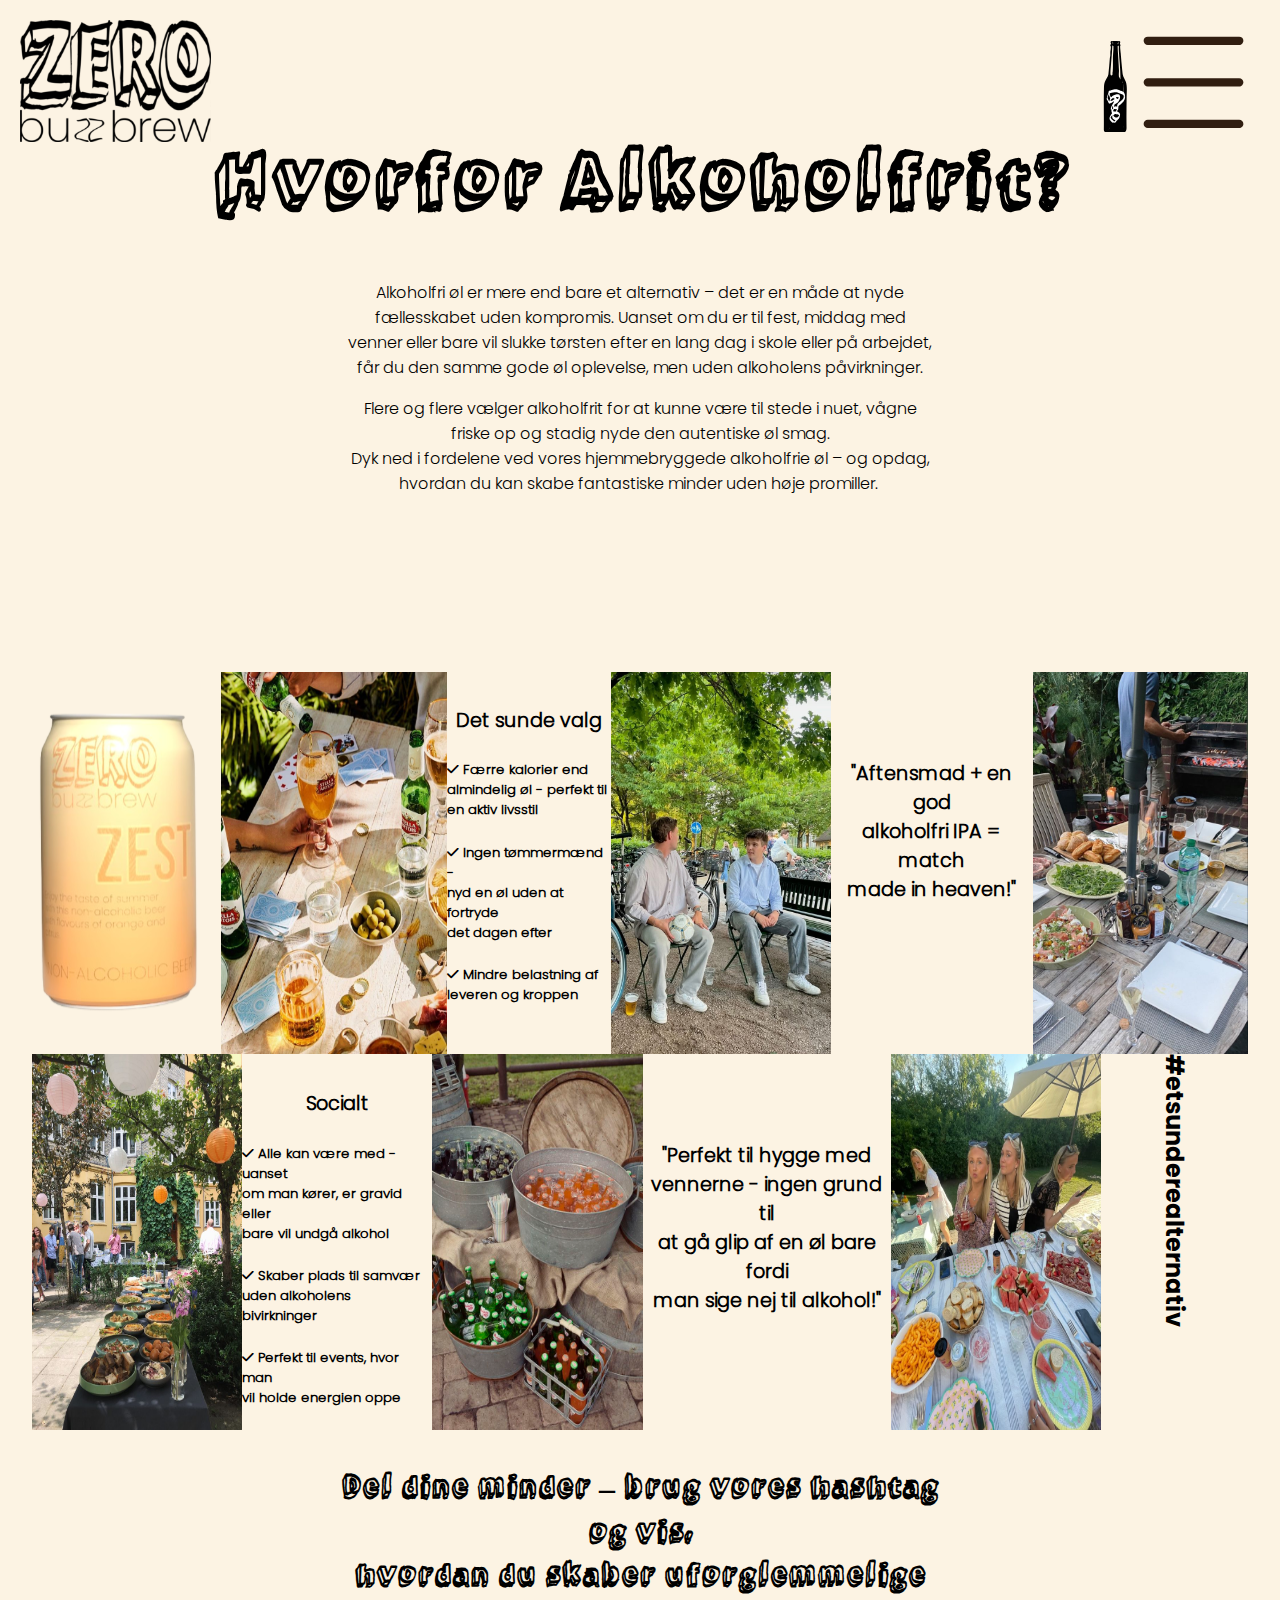
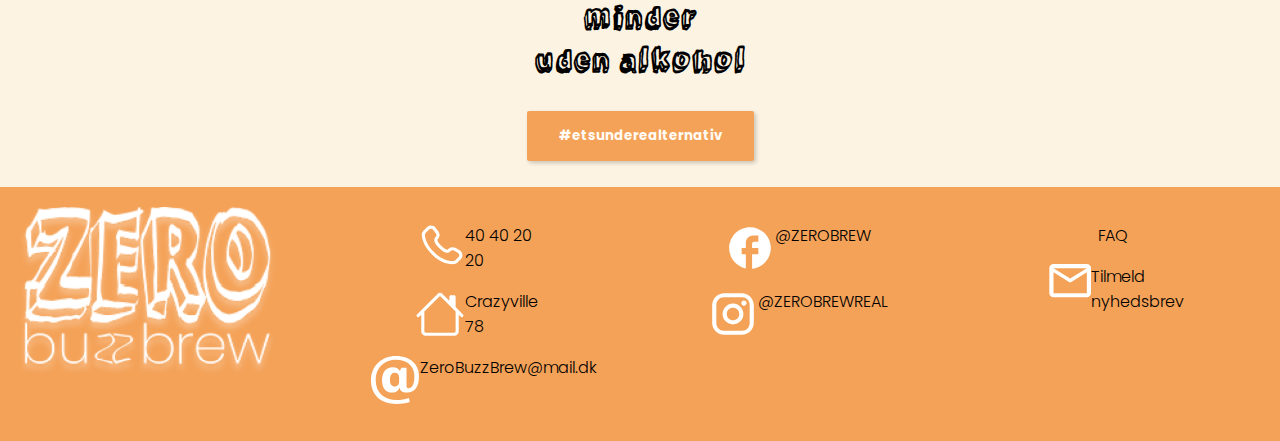
==== hvorfor.html @ 44545bf5 "upload 03-03-25" ====
<!DOCTYPE html>
<html lang="en">
  <head>
    <meta charset="UTF-8" />
    <meta name="viewport" content="width=device-width, initial-scale=1.0" />

    <title>Zero Buzz Brew | Hvorfor alkoholfrit?</title>

    <!--Global stylesheet-->
    <link rel="stylesheet" href="css/global.css" />

    <!--Header stylesheet-->
    <link rel="stylesheet" href="css/header.css" />

    <!--Footer stylesheet-->
    <link rel="stylesheet" href="css/footer.css" />

    <!--Local stylesheet-->
    <link rel="stylesheet" href="css/hvorfor.css" />

    <!--Font Awesome-->
    <link
      rel="stylesheet"
      href="https://cdnjs.cloudflare.com/ajax/libs/font-awesome/6.6.0/css/all.min.css"
    />
  </head>

  <body>
    <!--Header-->
    <header>
      <a href="index.html" class="logo"
        ><img
          src="images/header/logo_zbb_black.svg"
          alt="Zero Buzz Brew logo i sort"
      /></a>

      <!--Checkboxes-->
      <input type="checkbox" name="search-bar" id="search-bar" />
      <input type="checkbox" id="menu-bar" />

      <!--Container for menu-icons-->
      <div class="funktioner_header">
        <label for="search-bar">
          <img src="images/header/icon_searchBeer.svg" alt="ikon: search" />
        </label>

        <label for="menu-bar"
          ><img src="images/header/icon_burgermenu.svg" alt="ikon: bugermenu"
        /></label>
      </div>

      <!--Searchbar-->
      <search class="searchbar">
        <h2>Find your beer</h2>
        <form action="#kontakt" method="get">
          <input
            class="form_text"
            id="search"
            name="search"
            type="text"
            placeholder="Indtast section ID..."
          />
          <input class="button_submit" type="submit" />
        </form>
      </search>

      <!--Navbar-->
      <nav class="navbar">
        <ul>
          <li><a href="/webshop.html">Webshop</a></li>
          <li><a href="/hvorfor.html">Hvorfor alkoholfri?</a></li>
          <li><a href="#">Anbefalinger</a></li>
          <li><a href="#">Om os</a></li>
        </ul>
      </nav>
    </header>

    <!--Main-->
    <main>
      <!--Info om alkoholfri øl-->
      <h1>Hvorfor Alkoholfrit?</h1>

      <p>
        Alkoholfri øl er mere end bare et alternativ – det er en måde at nyde
        fællesskabet uden kompromis. Uanset om du er til fest, middag med venner
        eller bare vil slukke tørsten efter en lang dag i skole eller på
        arbejdet, får du den samme gode øl oplevelse, men uden alkoholens
        påvirkninger.
      </p>

      <p>
        Flere og flere vælger alkoholfrit for at kunne være til stede i nuet,
        vågne friske op og stadig nyde den autentiske øl smag. <br />
        Dyk ned i fordelene ved vores hjemmebryggede alkoholfrie øl – og opdag,
        hvordan du kan skabe fantastiske minder uden høje promiller. 
      </p>

      <!--Billedcollage + info om alkoholfri øl-->
      <section class="container">
        <div class="flexbox1">
          <img
            class="zest"
            src="images/hvorfor/collageBilleder/beer2_zest.svg"
            alt="Zest"
          />
          <img
            class="spil"
            src="images/hvorfor/collageBilleder/spil.jpg"
            alt="spil"
          />
          <div class="text_container">
            <h4>Det sunde valg</h4>
            <h5>
              <i class="fa-solid fa-check"></i>
              <!--Checkmark-->
              Færre kalorier end <br />
              almindelig øl - perfekt til <br />
              en aktiv livsstil
            </h5>
            <h5>
              <i class="fa-solid fa-check"></i>
              <!--Checkmark-->
              Ingen tømmermænd - <br />
              nyd en øl uden at fortryde <br />
              det dagen efter
            </h5>
            <h5>
              <i class="fa-solid fa-check"></i>
              <!--Checkmark-->
              Mindre belastning af <br />
              leveren og kroppen
            </h5>
          </div>
          <img
            class="oelbowling"
            src="images/hvorfor/collageBilleder/oelbowling.jpg"
            alt="ølbowling"
          />
          <h4>
            "Aftensmad + en god <br />
            alkoholfri IPA = match <br />
            made in heaven!"
          </h4>
          <img
            class="grill"
            src="images/hvorfor/collageBilleder/grill.jpg"
            alt="grill"
          />
        </div>

        <div class="flexbox2">
          <img
            class="sommerfest"
            src="images/hvorfor/collageBilleder/sommerfest.jpg"
            alt="sommerfest"
          />
          <div class="text_container">
            <h4>Socialt</h4>
            <h5>
              <i class="fa-solid fa-check"></i>
              <!--Checkmark-->
              Alle kan være med - uanset <br />
              om man kører, er gravid eller <br />
              bare vil undgå alkohol
            </h5>
            <h5>
              <i class="fa-solid fa-check"></i>
              <!--Checkmark-->
              Skaber plads til samvær <br />
              uden alkoholens <br />
              bivirkninger
            </h5>
            <h5>
              <i class="fa-solid fa-check"></i>
              <!--Checkmark-->
              Perfekt til events, hvor man <br />
              vil holde energien oppe
            </h5>
          </div>
          <img
            class="oelfest"
            src="images/hvorfor/collageBilleder/oelfest.jpg"
            alt="oelfest"
          />
          <h4>
            "Perfekt til hygge med<br />
            vennerne - ingen grund til<br />
            at gå glip af en øl bare fordi <br />
            man sige nej til alkohol!"
          </h4>
          <img
            class="pigeaften"
            src="images/hvorfor/collageBilleder/pigeaften.jpg"
            alt="pigeaften"
          />

          <h6>#etsunderealternativ</h6>
        </div>
      </section>
      <!--Del dine minder-knap-->
      <h3>
        Del dine minder – brug vores hashtag og vis, <br />
        hvordan du skaber uforglemmelige minder <br />
        uden alkohol
      </h3>

      <!--Knap med hashtag-->
      <div class="button_container">
        <button class="button">#etsunderealternativ</button>
      </div>
    </main>

    <!--Footer-->
    <footer>
      <section class="footer">
        <div class="footer-col logo">
          <img src="images/footer/logo_zbb_white.svg" alt="logo" />
        </div>

        <div class="footer-col oplysninger">
          <p>
            <img
              src="images/footer/icon_phone.svg"
              alt="mobil"
              class="ikon"
            />40 40 20 20
          </p>
          <p>
            <img
              src="images/footer/icon_house.svg"
              alt="hus"
              class="ikon"
            />Crazyville 78
          </p>
          <p>
            <img
              src="images/footer/icon_email.svg"
              alt="email"
              class="ikon"
            />ZeroBuzzBrew@mail.dk
          </p>
        </div>

        <div class="footer-col some">
          <p>
            <img
              src="images/footer/icon_facebook.svg"
              alt="facebook"
              class="ikon"
            />@ZEROBREW
          </p>
          <p>
            <img
              src="images/footer/icon_instagram.svg"
              alt="instagram"
              class="ikon"
            />@ZEROBREWREAL
          </p>
        </div>

        <div class="footer-col nyhedsbrev">
          <p>FAQ</p>
          <p>
            <img
              src="images/footer/icon_nyhedsbrev.svg"
              alt="nyhedsbrev"
              class="ikon"
            />Tilmeld nyhedsbrev
          </p>
        </div>
      </section>
    </footer>
  </body>
</html>
---- css/global.css ----
/*Color Variables*/

:root{
    --textBlack: #000;
    --backgroundBeige: #FCF3E3;
    --boxWhite:#FFFBF4;
    --footerOrange: #F4A258;
}

/*Fonts*/
@font-face {
    font-family: "brewski";
    src: url(/fonts/brewski/Brewski.ttf);
}

@font-face{
    font-family: "poppins_thin";
    src: url(/fonts/poppins/Poppins-Light.ttf);
}

@font-face {
    font-family: "poppins_bold";
    src: url(/fonts/poppins/Poppins-Bold.ttf);
}

h1{
    font-family: "brewski";
    color: var(--textWhite);
    font-size: 5rem;
}

h2{
    font-family: "poppins_thin";
    font-size: 3rem;
}

h3{
    font-family:"brewski";
    font-size: 2rem;
}

h4{
    font-family: "poppins_thin";
    font-size: 1.5rem;
}

h5{
    font-family: "poppins_thin";
    font-size: 1.3 rem;
}

h6{
    font-family: "poppins_bold";
    font-size: 1.5rem;
}

p{
    font-family: "poppins_thin";
    font-size: 1rem;
}

/*Background*/
body{
    width: 100%;
    background-color: var(--backgroundBeige);
    margin: 0;
    scroll-behavior: smooth;
}
main{
    width: 100%;
    margin: 0;
}

section{
    box-sizing: border-box;
    margin-left: 2rem;
    margin-right: 2rem;
    padding-top: 10rem;
    overflow: hidden;
    
}

/*Links*/
a{
    text-decoration: none;
    color: ;
}

a:hover{
    transform: scale(1.1);
    transition: ease-in 0.1s;
}
---- css/header.css ----
/*Color Variables*/

:root{
    --textBlack: #000;
    --backgroundBeige: #FCF3E3;
    --boxWhite:#FFFBF4;
    --footerOrange: #F4A258;
}

/*Fonts*/
@font-face {
    font-family: "brewski";
    src: url(/fonts/brewski/Brewski.ttf);
}

@font-face{
    font-family: "poppins_thin";
    src: url(/fonts/poppins/Poppins-Light.ttf);
}

@font-face {
    font-family: "poppins_bold";
    src: url(/fonts/poppins/Poppins-Bold.ttf);
}

/*Header*/
header{
    width: 100%;
    height: auto;
    margin: 0;
    box-sizing: border-box;
    position: fixed;
    top: 0;
    left: 0;
    right: 0;
    display: flex;
    justify-content: space-between;
    align-content:center;
    z-index: 100;
    color: white;
    overflow: visible;
}

.funktioner_header{
    display: flex;
    justify-content: flex-end; /* Aligns content to the right */
    align-items: center; /* Centers content vertically */
    z-index: 101;
}

header img{
    cursor: pointer;
}

/*Searchbar*/
    /*Styling af menupunkter*/
    .searchbar ul{
        list-style: none;
    }
    /*Ændring af flex*/
    .searchbar{
        position: relative;
        float: left;
        text-align: center;
    }

    .searchbar h2{
        font-size: 40px;
    }
    /*Styling af links*/
    .searchbar a{
        text-decoration: none;
        text-align: center;
        font-size: 40px;
        padding: 18px;
        color: #ffffff;
        display: block;
        font-family: 'title_rockstar';

    }
    .searchbar form{
        text-decoration: none;
        text-align: center;
        font-size: 40px;
        padding: 18px;
        color: #ffffff;
        display: block;
        font-family: 'title_rockstar';
        transform: scale(1.5);
    }

    #search-bar {
        display: none;
    }
    #search-bar:checked ~ .searchbar {
        display: block;
    }
    /*Fjernelse af dropdown menu ved click*/
    #close-menu {
        display: none;
    }



    @media(max-width:8800px){
    
        header .searchbar{
            position: absolute;
            top: 100%;
            left:0;
            right:0;
            background: var(--backgroundBeige);
            display: none;
            width: 100vw;
            height: 100vh;
        }

        header .searchbar ul li {
            width: 100%;
        }

        header .searchbar ul li ul {
            position: relative;
            width: 100%;
        }

        header .searchbar ul li ul li {
            background: #fafafa;
        }

        header .searchbar ul li ul li ul {
            width: 100%;
            left:0;
        }

        #search-bar:checked ~ .searchbar {
            display: block;
        }

    }

/*Styling af submit button*/
    .button_submit{
        background-color: var(--textWhite);
        font-family: "title_rockstar";
        width: 6rem;
        height: 2rem;
    }
    .button_submit:hover{
        background-color: var(--radargul);
        cursor: pointer;
    }

/*Styling af searchbar-felt*/
    .form_text{
        width: 10rem;
        height: 2rem;
        font-family: "title_rockstar";
        letter-spacing: 1px;
        border: #000;
        border-radius: 1px;
        background-color: var(--textWhite);
        text-align: center;
    }

/*Navbar - dropdown menu*/
.navbar{
    margin-top:1rem;
    background-color: var(--backgroundBeige);
    z-index: 50; 
}
    /*Styling af menupunkter*/
    .navbar ul{
        list-style: none;
        margin-top: 8rem;
    }
    /*Ændring af flex*/
    .navbar ul li{
        position: relative;
        float: left;
    }
    /*Styling af links*/
    .navbar ul li a{
        text-decoration: none;
        text-align: center;
        font-size: 5rem;
        padding: 18px;
        color: #000000;
        display: block;
        font-family: 'brewski';
    }

    #menu-bar {
        display: none;
    }

    #menu-bar:checked ~ .navbar {
        display: block;
    }
    /*Fjernelse af dropdown menu ved click*/
    #close-menu {
        display: none;
    }

    @media(max-width:8800px){


        header {
            padding: 20px;
        }
        
        

        header .navbar{
            position: absolute;
            top: 100%;
            left:0;
            right:0;
            background: var(--backgroundBeige);
            display: none;
            width: 100vw;
            height: 110vh;
            margin-top: -15rem;
        }

        header .navbar ul li {
            width: 100%;
        }

        header .navbar ul li ul {
            position: relative;
            width: 100%;
        }

        header .navbar ul li ul li {
            background: #fafafa;
        }

        header .navbar ul li ul li ul {
            width: 100%;
            left:0;
        }

        #menu-bar:checked ~ .navbar {
            display: block;
        }

    }
---- css/footer.css ----
/*Color Variables*/

:root{
    --textBlack: #000;
    --backgroundBeige: #FCF3E3;
    --boxWhite:#FFFBF4;
    --footerOrange: #F4A258;
}

/*Fonts*/
@font-face {
    font-family: "brewski";
    src: url(/fonts/brewski/Brewski.ttf);
}

@font-face{
    font-family: "poppins_thin";
    src: url(/fonts/poppins/Poppins-Light.ttf);
}

@font-face {
    font-family: "poppins_bold";
    src: url(/fonts/poppins/Poppins-Bold.ttf);
}

/*Section 1 - footer*/
.footer {
    width: 100vw;
    height: auto;
    display: grid;
    grid-template-columns: repeat(4, 1fr); /* Fire lige brede kolonner */
    gap: 20px; 
    background-color: #F4A258;
    padding: 20px;
    text-align: left;
    margin-left: 0px;
}

.footer-col p {
    text-align: left;
    align-items: left; /* Centrerer både ikon og tekst vertikalt */
}

.ikon {
    width: 50px;  
    height: 50px; 
    vertical-align: middle;
}

.footer-col logo {
    width: 50px;
}
---- css/hvorfor.css ----
/*Color Variables*/

:root{
    --textBlack: #000;
    --backgroundBeige: #FCF3E3;
    --boxWhite:#FFFBF4;
    --footerOrange: #F4A258;
}

/*Fonts*/
@font-face {
    font-family: "brewski";
    src: url(/fonts/brewski/Brewski.ttf);
}

@font-face{
    font-family: "poppins_thin";
    src: url(/fonts/poppins/Poppins-Light.ttf);
}

@font-face {
    font-family: "poppins_bold";
    src: url(/fonts/poppins/Poppins-Bold.ttf);
}

h1{
    display: flex;
    justify-content: center;
    padding-top: 5%;
}

h3{
    display: flex;
    justify-content: center;
    text-align: center;
    margin-left: 25%;
    margin-right: 25%;
}

h4{
    display: block;
    justify-content: center;
    text-align: center;
    padding-top: 5%;
    font-size: 1.2rem;
}

h5{
    display: block;
    justify-content: left;
}

p{
    display: flex;
    justify-content: center;
    text-align: center;
    margin-left: 27%;
    margin-right: 27%;
}

.container{
    display: block;
    justify-content: space-between;
    align-items: stretch;
}

.flexbox1{
    display: flex;
    justify-content: space-between;
    flex: 1;
}

.text_container{
    display: block;
    text-align: left;
}

.zest{
    width: 185px;
    height: auto;
    overflow: hidden;
    padding-right: 1%;
}

.spil{
    width: 236px;
    height: auto;
    overflow: hidden;
}

.oelbowling{
    width: 230px;
    height: auto;
    overflow: hidden;
}

.grill{
    width: 225px;
    height: auto;
    overflow: hidden;
}

.flexbox2{
    display: flex;
    justify-content: space-between;
    flex: 1;
}

.sommerfest{
    width: 225px;
    height: auto;
    overflow: hidden;
}

.oelfest{
    width: 225px;
    height: auto;
    overflow: hidden;
}

.pigeaften{
    width: 225px;
    height: auto;
    overflow: hidden;
}

h6{
    writing-mode: vertical-rl;
}

.button_container{
    display: flex;
    justify-content: center;
}

.button{
    font-family: "poppins_bold";
    color: var(--boxWhite);
    background-color: var(--footerOrange);
    border: none;
    margin-bottom: 2%;
    padding: 15px 32px;
    border-radius: 2px; /*afrundede kanter*/
    box-shadow: 2px 2px 4px rgba(0, 0, 0, 0.2); /* Skygge på knappen*/
    cursor: pointer;
}
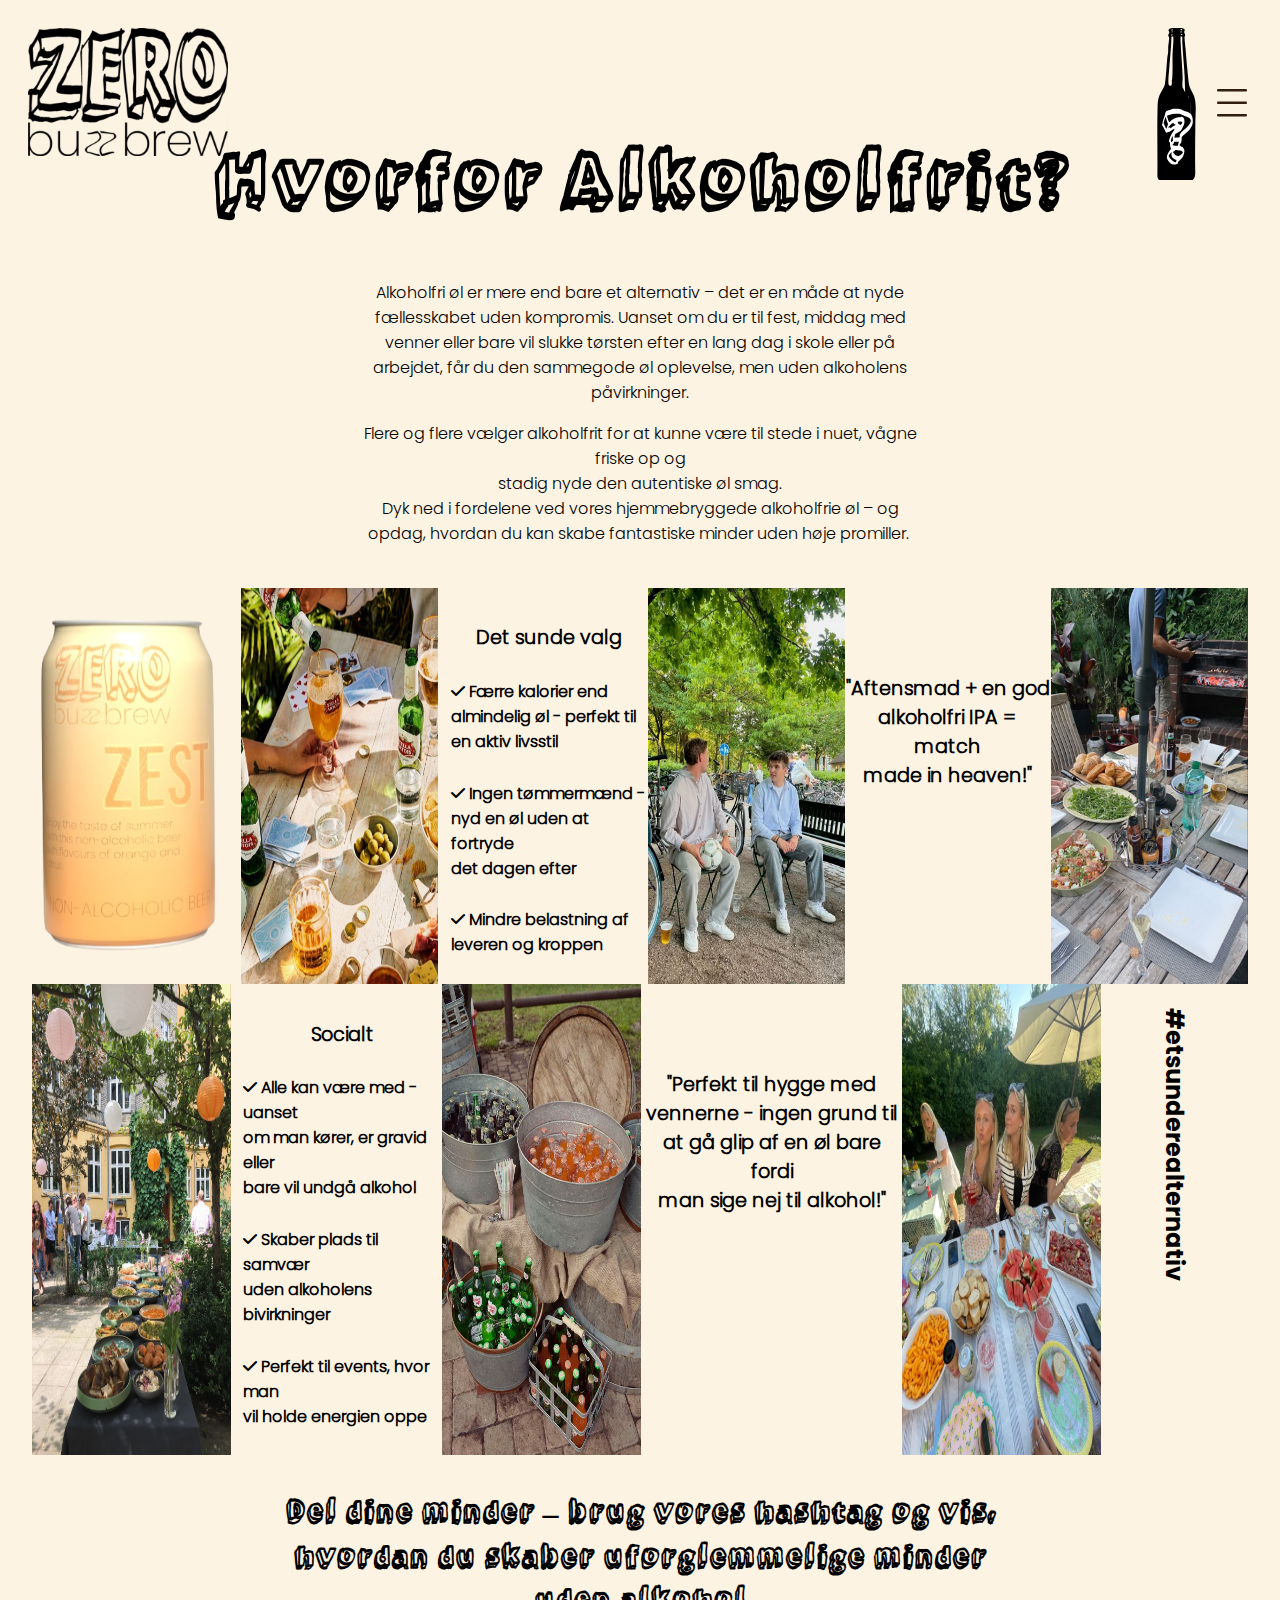
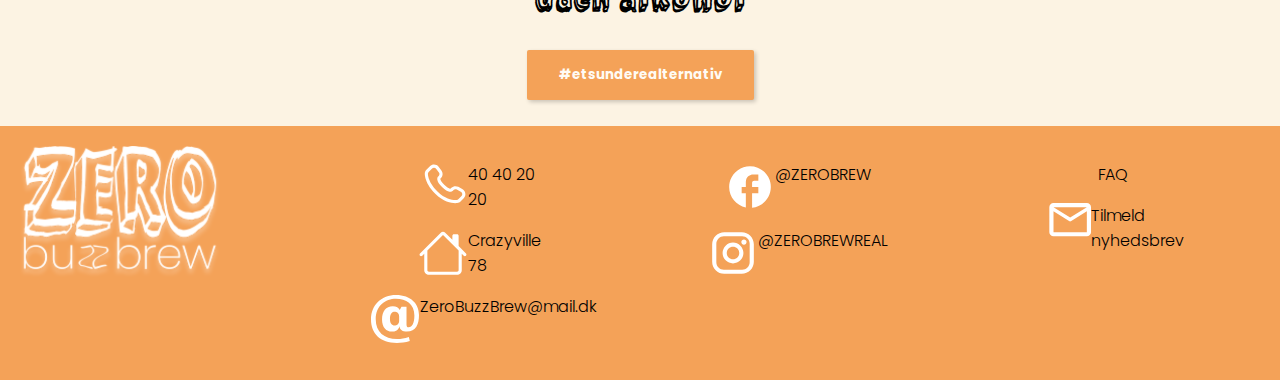
==== commit 2679746a: "upload 04-03-25" ====
--- a/hvorfor.html
+++ b/hvorfor.html
@@ -84,13 +84,14 @@
         Alkoholfri øl er mere end bare et alternativ – det er en måde at nyde
         fællesskabet uden kompromis. Uanset om du er til fest, middag med venner
         eller bare vil slukke tørsten efter en lang dag i skole eller på
-        arbejdet, får du den samme gode øl oplevelse, men uden alkoholens
+        arbejdet, får du den sammegode øl oplevelse, men uden alkoholens
         påvirkninger.
       </p>
 
       <p>
         Flere og flere vælger alkoholfrit for at kunne være til stede i nuet,
-        vågne friske op og stadig nyde den autentiske øl smag. <br />
+        vågne friske op og <br />
+        stadig nyde den autentiske øl smag. <br />
         Dyk ned i fordelene ved vores hjemmebryggede alkoholfrie øl – og opdag,
         hvordan du kan skabe fantastiske minder uden høje promiller. 
       </p>
--- a/css/header.css
+++ b/css/header.css
@@ -48,8 +48,22 @@
     z-index: 101;
 }
 
-header img{
+.funktioner_header img {
+    width: 40px; /* Mindre ikoner */
+    height: auto;
+}
+
+header img,
+.ol{
     cursor: pointer;
+    width: 70px;
+    height: auto;
+    margin: 8px;
+}
+
+.logo img{
+    width: 200px;
+    height: auto;
 }
 
 /*Searchbar*/
@@ -106,7 +120,6 @@
     
         header .searchbar{
             position: absolute;
-            top: 100%;
             left:0;
             right:0;
             background: var(--backgroundBeige);
@@ -117,6 +130,7 @@
 
         header .searchbar ul li {
             width: 100%;
+            
         }
 
         header .searchbar ul li ul {
@@ -172,7 +186,6 @@
     /*Styling af menupunkter*/
     .navbar ul{
         list-style: none;
-        margin-top: 8rem;
     }
     /*Ændring af flex*/
     .navbar ul li{
--- a/css/hvorfor.css
+++ b/css/hvorfor.css
@@ -1,5 +1,4 @@
 /*Color Variables*/
-
 :root{
     --textBlack: #000;
     --backgroundBeige: #FCF3E3;
@@ -33,8 +32,6 @@
     display: flex;
     justify-content: center;
     text-align: center;
-    margin-left: 25%;
-    margin-right: 25%;
 }
 
 h4{
@@ -50,18 +47,25 @@
     justify-content: left;
 }
 
+
+h6{
+    writing-mode: vertical-rl;
+    padding-top: 2%;
+}
+
 p{
     display: flex;
     justify-content: center;
     text-align: center;
-    margin-left: 27%;
-    margin-right: 27%;
+    margin-left: 28%;
+    margin-right: 28%;
 }
 
 .container{
     display: block;
     justify-content: space-between;
     align-items: stretch;
+    padding-top: 2%;
 }
 
 .flexbox1{
@@ -71,31 +75,45 @@
 }
 
 .text_container{
+    width: 16.6%;
     display: block;
+    justify-content: center;
     text-align: left;
+    padding-left: 1%;
 }
 
+/*ChatGPT: "hvordan får jeg en hover-effekt på de små fun-facts?" https://chatgpt.com/share/67c6c194-e3f4-8009-b834-a87a68c1a9dd*/
+.text_container h5 {
+    font-size: 16px; /* Standard størrelse */
+    transition: transform 0.3s ease, color 0.3s ease;
+  }
+  
+  .text_container h5:hover {
+    transform: scale(1.1); /* Gør teksten 10% større */
+    color: var(--footerOrange); /* Skift farven til en af dine variabler */
+  }
+
 .zest{
-    width: 185px;
+    width: 16.6%;
     height: auto;
     overflow: hidden;
     padding-right: 1%;
 }
 
 .spil{
-    width: 236px;
+    width: 16.6%;
     height: auto;
     overflow: hidden;
 }
 
 .oelbowling{
-    width: 230px;
+    width: 16.6%;
     height: auto;
     overflow: hidden;
 }
 
 .grill{
-    width: 225px;
+    width: 16.6%;
     height: auto;
     overflow: hidden;
 }
@@ -107,25 +125,21 @@
 }
 
 .sommerfest{
-    width: 225px;
+    width: 16.6%;
     height: auto;
     overflow: hidden;
 }
 
 .oelfest{
-    width: 225px;
+    width: 16.6%;
     height: auto;
     overflow: hidden;
 }
 
 .pigeaften{
-    width: 225px;
+    width: 16.6%;
     height: auto;
     overflow: hidden;
-}
-
-h6{
-    writing-mode: vertical-rl;
 }
 
 .button_container{
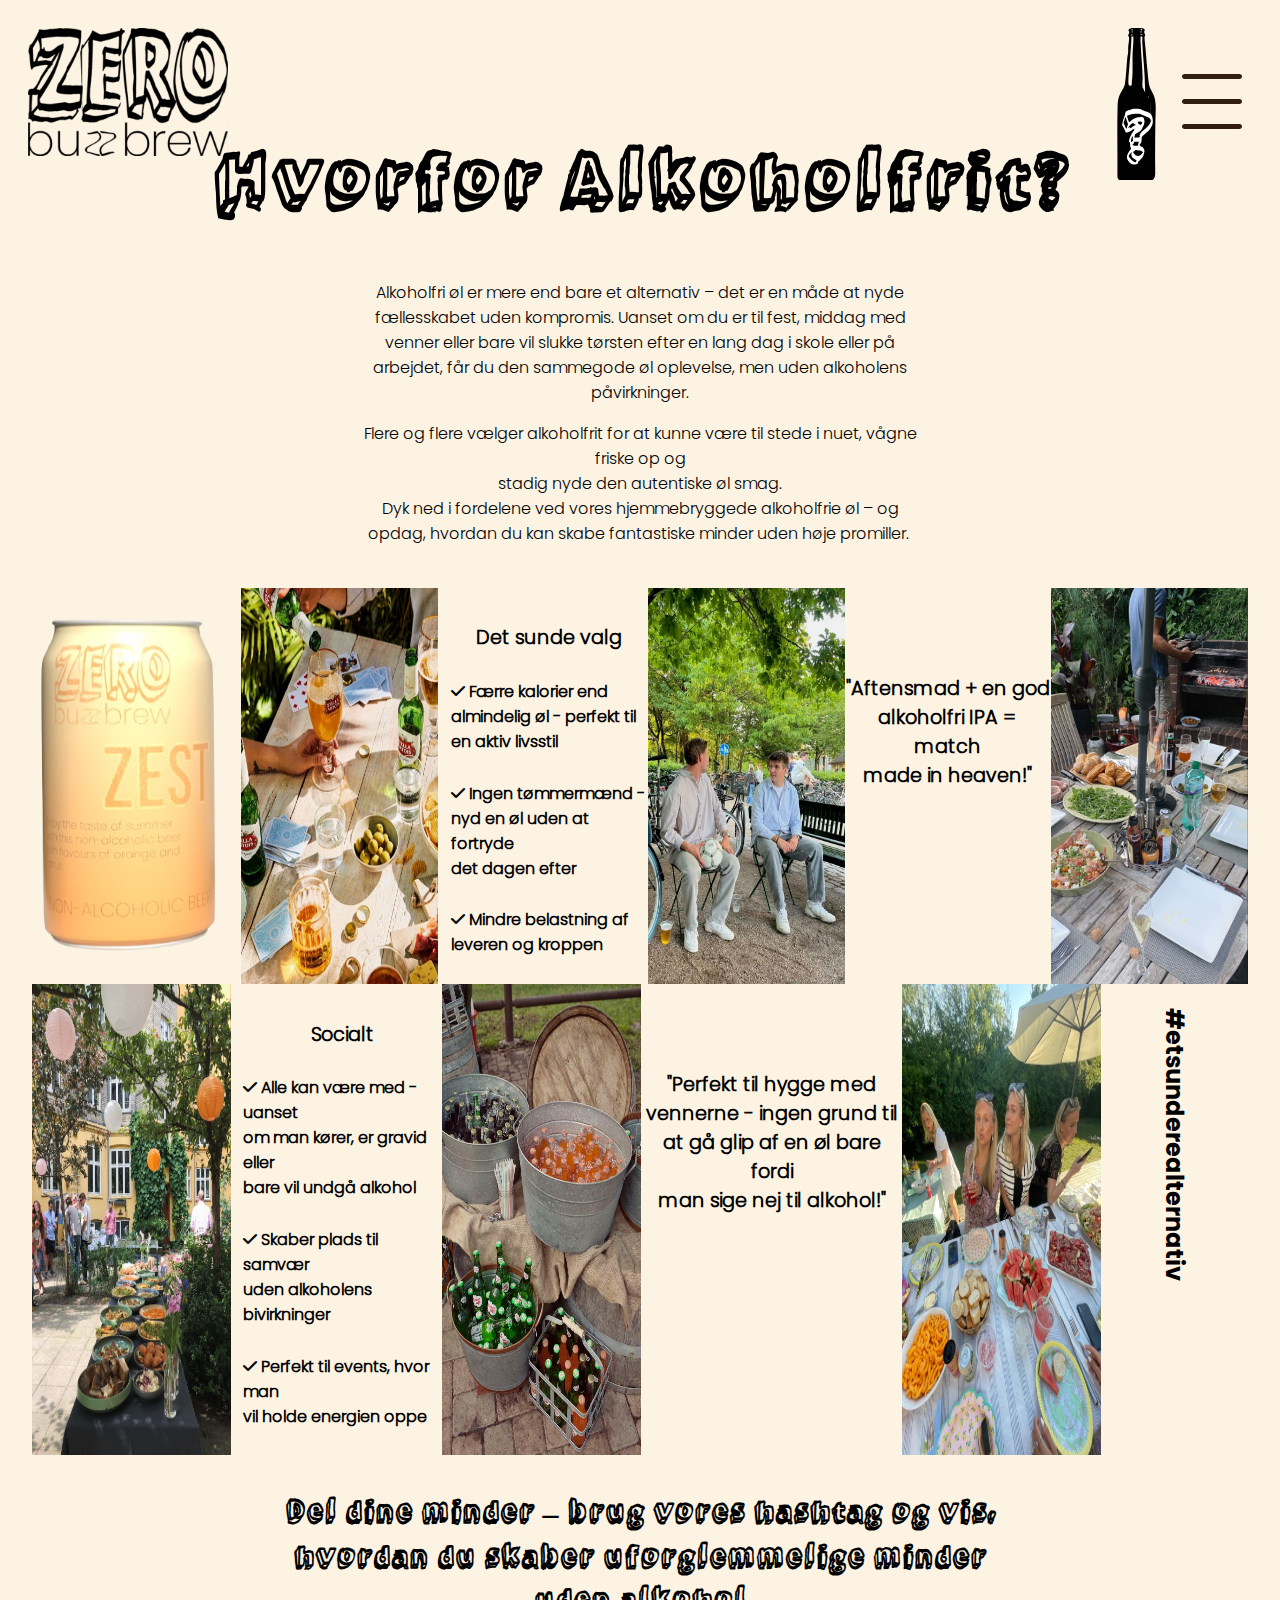
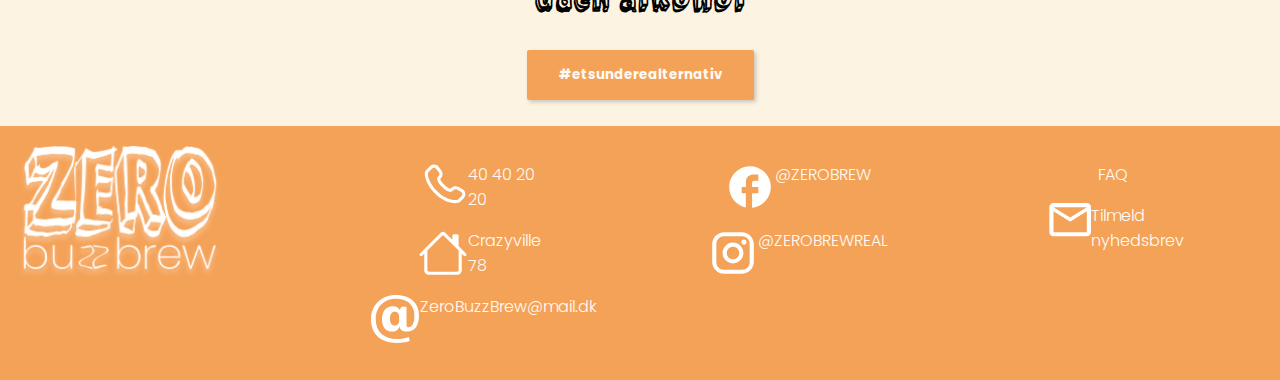
==== commit 00368a64: "." ====
--- a/hvorfor.html
+++ b/hvorfor.html
@@ -5,6 +5,13 @@
     <meta name="viewport" content="width=device-width, initial-scale=1.0" />
 
     <title>Zero Buzz Brew | Hvorfor alkoholfrit?</title>
+
+    <!--Logo i fane-->
+    <link
+      rel="icon"
+      type="image/x-icon"
+      href="/images/header/logo_zbb_black.svg"
+    />
 
     <!--Global stylesheet-->
     <link rel="stylesheet" href="css/global.css" />
--- a/css/header.css
+++ b/css/header.css
@@ -23,6 +23,9 @@
     src: url(/fonts/poppins/Poppins-Bold.ttf);
 }
 
+h2{
+    color: black;
+}
 /*Header*/
 header{
     width: 100%;
@@ -43,26 +46,30 @@
 
 .funktioner_header{
     display: flex;
-    justify-content: flex-end; /* Aligns content to the right */
-    align-items: center; /* Centers content vertically */
+    justify-content: flex-end; 
+    align-items: center; 
     z-index: 101;
 }
 
-.funktioner_header img {
-    width: 40px; /* Mindre ikoner */
-    height: auto;
-}
-
-header img,
-.ol{
+header img{
     cursor: pointer;
-    width: 70px;
-    height: auto;
     margin: 8px;
 }
 
 .logo img{
     width: 200px;
+    height: auto;
+}
+
+/* Ændrer størrelsen på menu-ikonet */
+label[for="menu-bar"] img {
+    width: 80px;
+    height: auto;
+}
+
+/* Ændrer størrelsen på search-ikonet */
+label[for="search-bar"] img {
+    width: 40px; 
     height: auto;
 }
 
--- a/css/footer.css
+++ b/css/footer.css
@@ -34,6 +34,7 @@
     padding: 20px;
     text-align: left;
     margin-left: 0px;
+    color: var(--boxWhite);
 }
 
 .footer-col p {
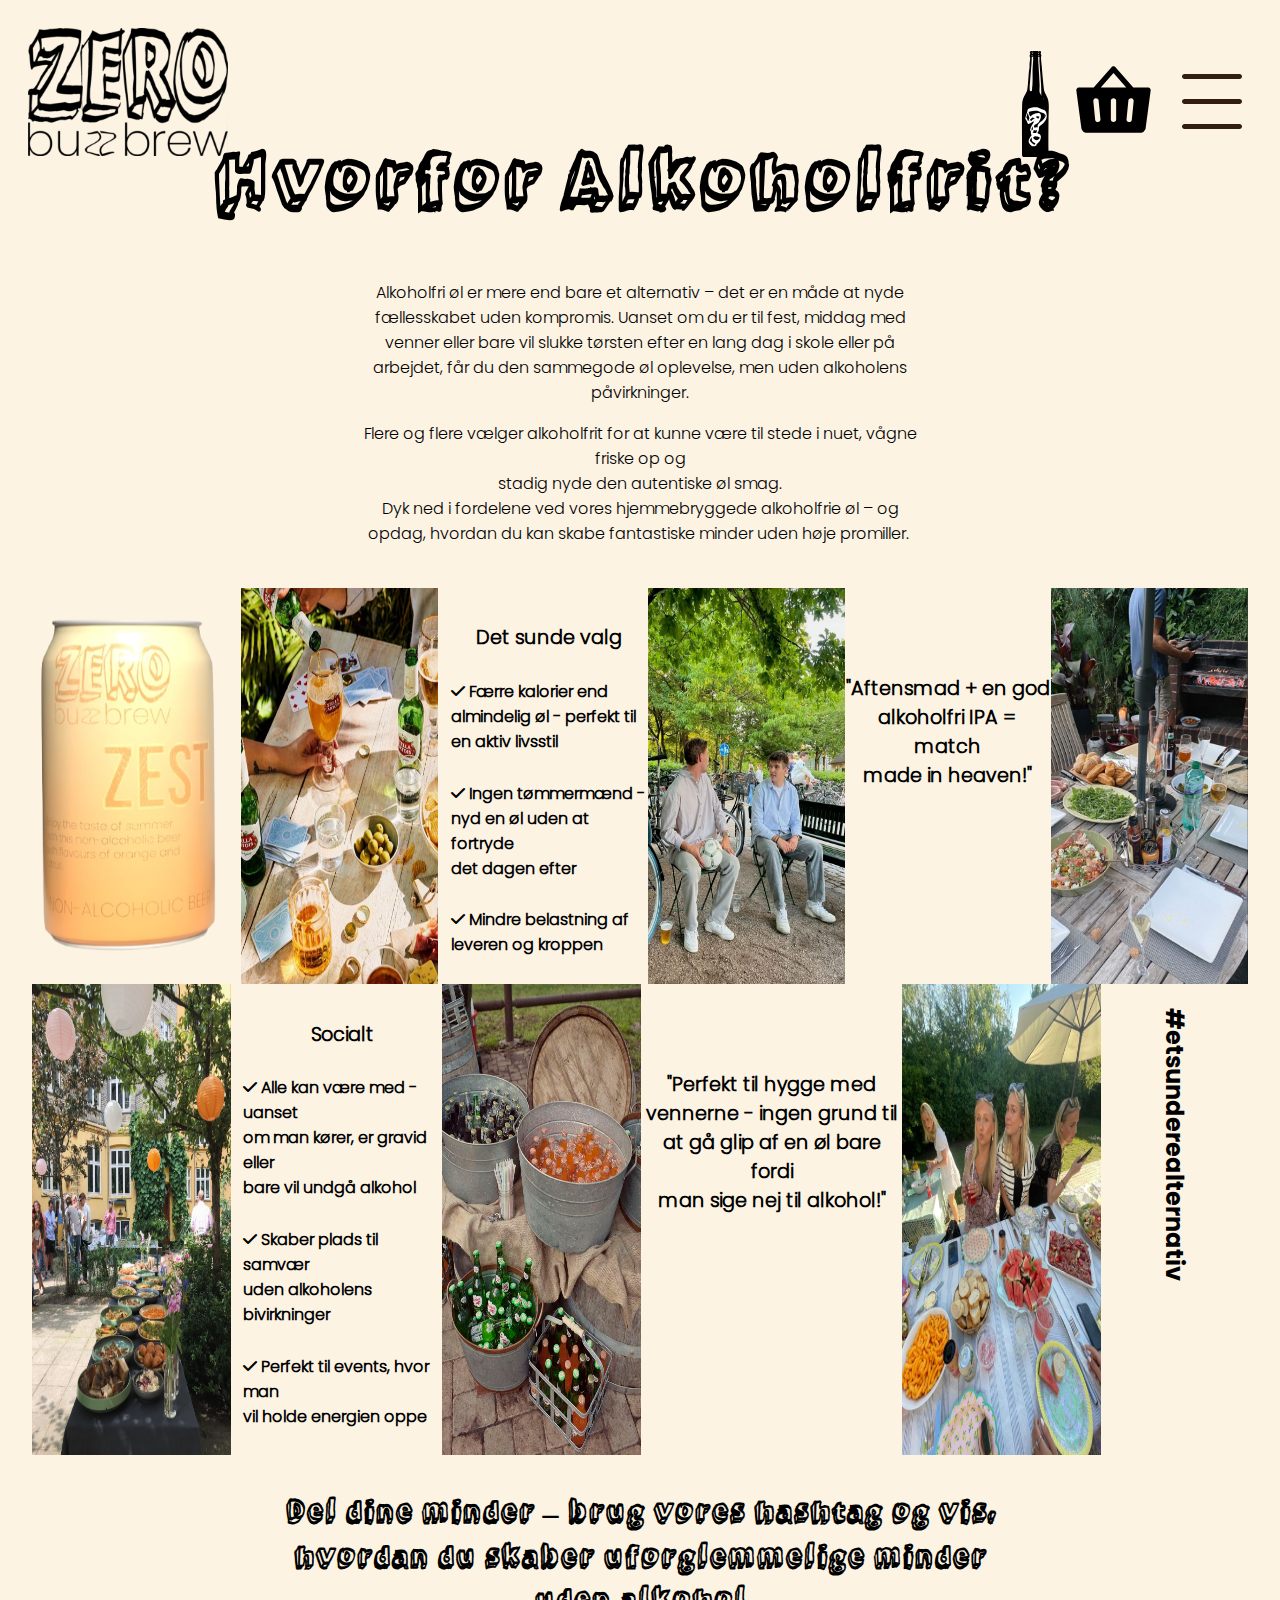
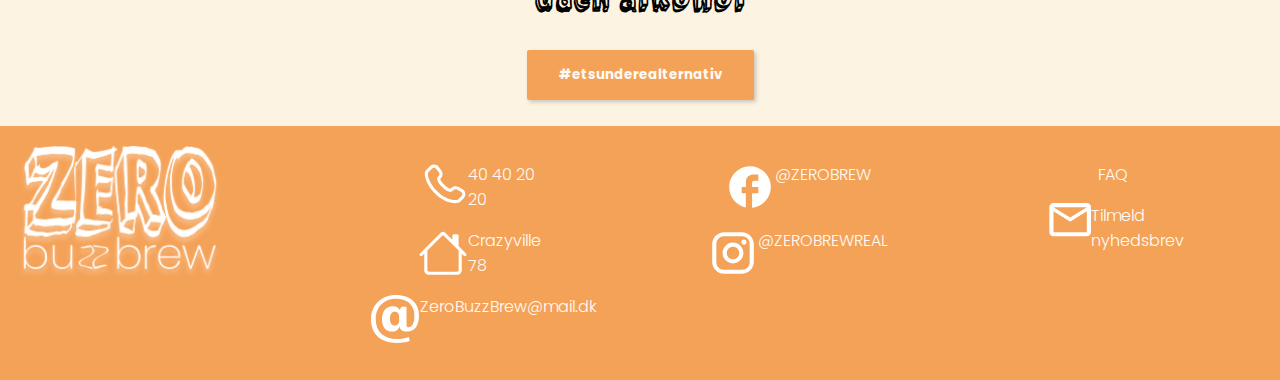
==== commit ed4e7da5: "færdig progammering" ====
--- a/hvorfor.html
+++ b/hvorfor.html
@@ -48,7 +48,19 @@
       <!--Container for menu-icons-->
       <div class="funktioner_header">
         <label for="search-bar">
-          <img src="images/header/icon_searchBeer.svg" alt="ikon: search" />
+          <img
+            id="search_icon"
+            src="images/header/icon_searchBeer.svg"
+            alt="ikon: search"
+          />
+        </label>
+
+        <label for="kurv">
+          <a href="kurv.html"
+            ><img
+              src="images/header/icon_regBasket.svg"
+              alt="knap: til indkøbskurv"
+          /></a>
         </label>
 
         <label for="menu-bar"
@@ -78,6 +90,7 @@
           <li><a href="/hvorfor.html">Hvorfor alkoholfri?</a></li>
           <li><a href="#">Anbefalinger</a></li>
           <li><a href="#">Om os</a></li>
+          <li><a href="index.html">Forside</a></li>
         </ul>
       </nav>
     </header>
--- a/css/header.css
+++ b/css/header.css
@@ -29,7 +29,6 @@
 /*Header*/
 header{
     width: 100%;
-    height: auto;
     margin: 0;
     box-sizing: border-box;
     position: fixed;
@@ -73,6 +72,9 @@
     height: auto;
 }
 
+
+/**/
+
 /*Searchbar*/
     /*Styling af menupunkter*/
     .searchbar ul{
@@ -83,10 +85,16 @@
         position: relative;
         float: left;
         text-align: center;
+        height: 200%;
+        width: auto;
+        margin-top: -1.25rem;
+        
     }
 
     .searchbar h2{
         font-size: 40px;
+        position: relative;
+        top: 15rem;
     }
     /*Styling af links*/
     .searchbar a{
@@ -108,6 +116,9 @@
         display: block;
         font-family: 'title_rockstar';
         transform: scale(1.5);
+        position: relative;
+        top: 15rem;
+
     }
 
     #search-bar {
@@ -120,7 +131,9 @@
     #close-menu {
         display: none;
     }
-
+#search_icon{
+    transform: scale(0.7);
+}
 
 
     @media(max-width:8800px){
@@ -163,12 +176,13 @@
 /*Styling af submit button*/
     .button_submit{
         background-color: var(--textWhite);
-        font-family: "title_rockstar";
+        font-family: "poppins_bold";
         width: 6rem;
         height: 2rem;
+
     }
     .button_submit:hover{
-        background-color: var(--radargul);
+        background-color: var(--footerOrange);
         cursor: pointer;
     }
 
@@ -176,12 +190,13 @@
     .form_text{
         width: 10rem;
         height: 2rem;
-        font-family: "title_rockstar";
+        font-family: "poppins_thin";
         letter-spacing: 1px;
         border: #000;
         border-radius: 1px;
-        background-color: var(--textWhite);
-        text-align: center;
+        background-color: var(--boxWhite);
+        text-align: center;
+
     }
 
 /*Navbar - dropdown menu*/
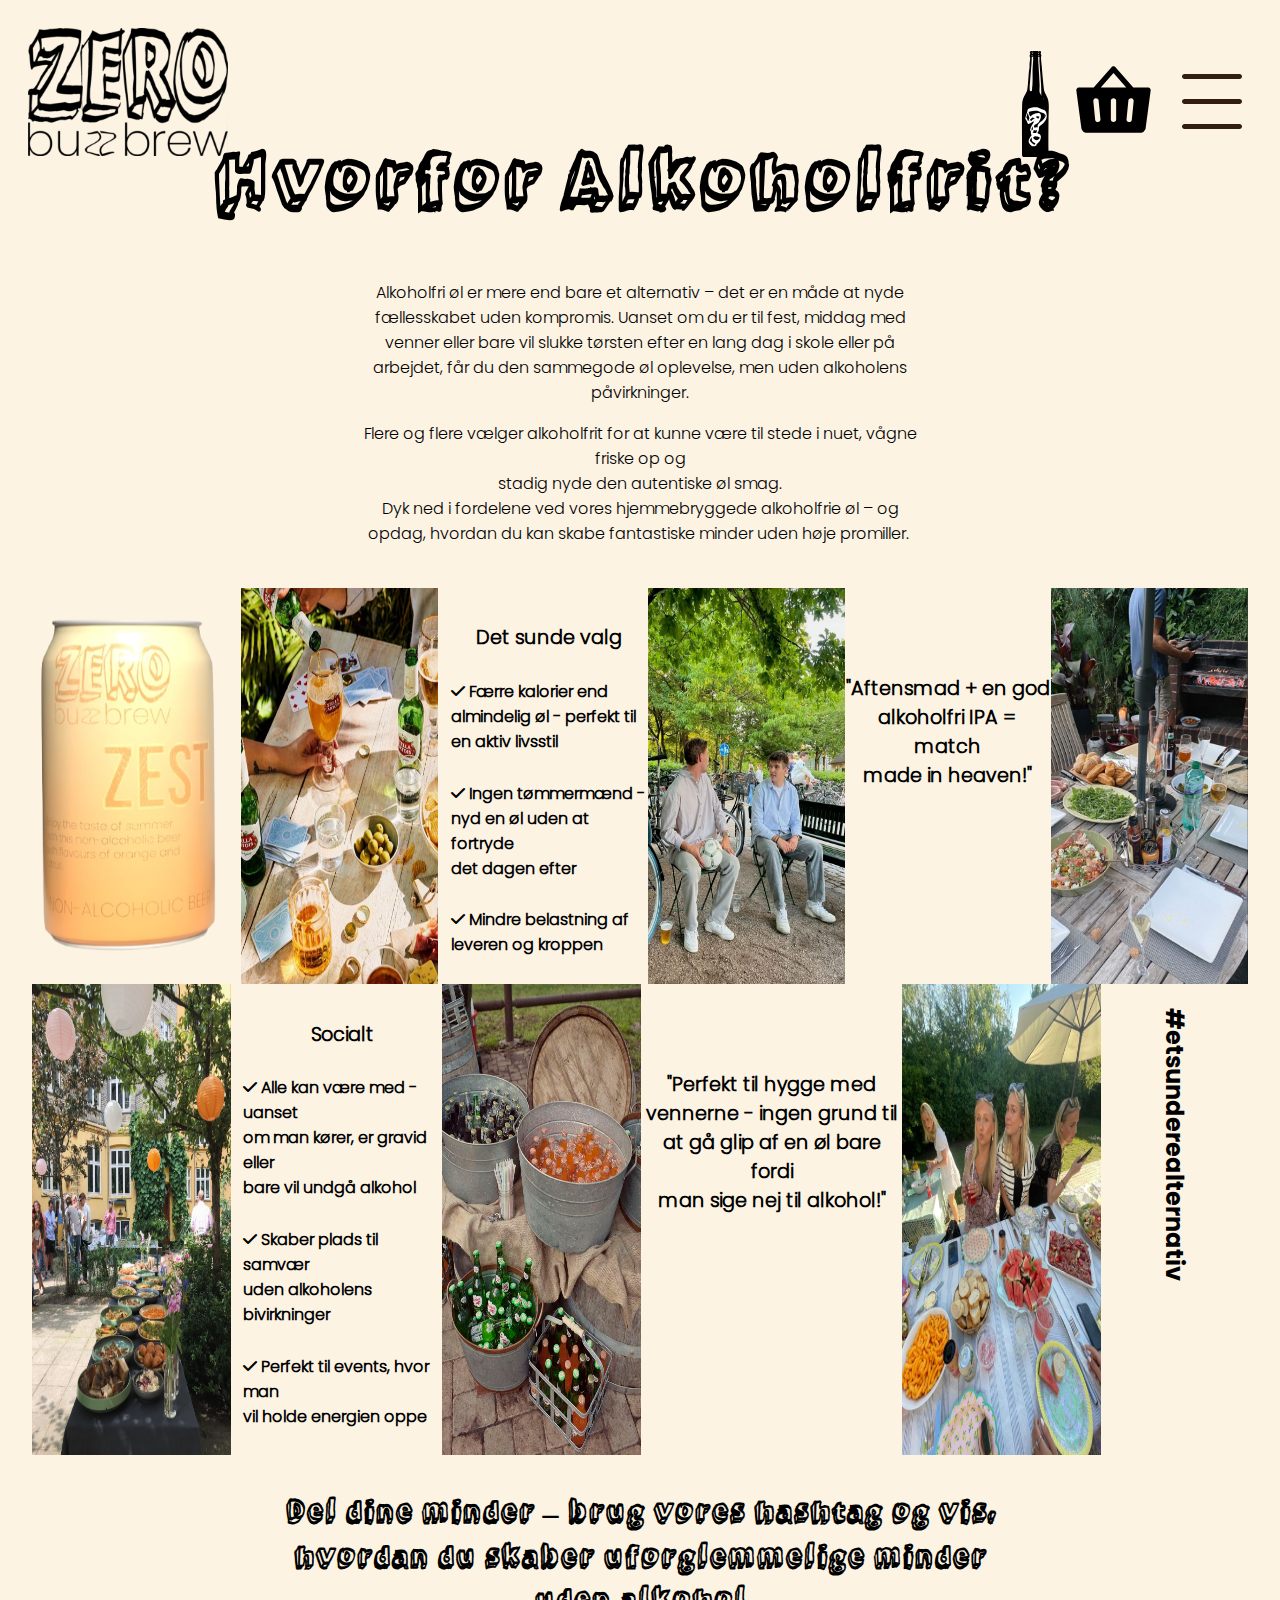
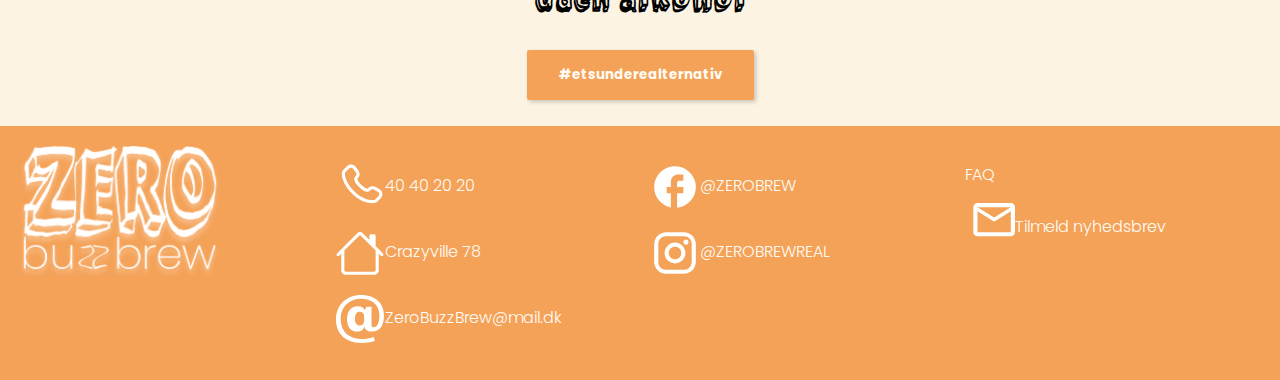
==== commit a776de6d: "upload 05-03-25" ====
--- a/hvorfor.html
+++ b/hvorfor.html
@@ -3,6 +3,12 @@
   <head>
     <meta charset="UTF-8" />
     <meta name="viewport" content="width=device-width, initial-scale=1.0" />
+    <meta name="title" content="Hvorfor alkoholfri?">
+    <meta name="description" content="En side der lister alle de gode ting ved at drikke alkoholfrit samtidig med den viser fællesskab og hygge">
+    <meta name="keywords" content="alkoholfri øl, et sundere alternativ, ingen tømmermænd, frisk, fællesskab, alle kan være med, færre kalorier, øl smag, hygge">
+    <meta name="robots" content="index, follow">
+    <meta http-equiv="Content-Type" content="text/html; charset=utf-8">
+
 
     <title>Zero Buzz Brew | Hvorfor alkoholfrit?</title>
 
@@ -100,6 +106,7 @@
       <!--Info om alkoholfri øl-->
       <h1>Hvorfor Alkoholfrit?</h1>
 
+      <div class="textfield1">
       <p>
         Alkoholfri øl er mere end bare et alternativ – det er en måde at nyde
         fællesskabet uden kompromis. Uanset om du er til fest, middag med venner
@@ -115,7 +122,7 @@
         Dyk ned i fordelene ved vores hjemmebryggede alkoholfrie øl – og opdag,
         hvordan du kan skabe fantastiske minder uden høje promiller. 
       </p>
-
+      </div>
       <!--Billedcollage + info om alkoholfri øl-->
       <section class="container">
         <div class="flexbox1">
@@ -225,10 +232,14 @@
         uden alkohol
       </h3>
 
-      <!--Knap med hashtag-->
-      <div class="button_container">
-        <button class="button">#etsunderealternativ</button>
-      </div>
+            <!--Knap med hashtag-->
+      <a href="404.html">
+        <div class="button_container">
+          <button class="button">#etsunderealternativ</button>
+        </div>
+</main>
+
+
     </main>
 
     <!--Footer-->
--- a/css/hvorfor.css
+++ b/css/hvorfor.css
@@ -53,7 +53,7 @@
     padding-top: 2%;
 }
 
-p{
+.textfield1 p{
     display: flex;
     justify-content: center;
     text-align: center;
@@ -157,4 +157,35 @@
     border-radius: 2px; /*afrundede kanter*/
     box-shadow: 2px 2px 4px rgba(0, 0, 0, 0.2); /* Skygge på knappen*/
     cursor: pointer;
-}+}
+
+
+
+
+/*Color Variables*/
+
+:root{
+    --textBlack: #000;
+    --backgroundBeige: #FCF3E3;
+    --boxWhite:#FFFBF4;
+    --footerOrange: #F4A258;
+}
+
+/*Fonts*/
+@font-face {
+    font-family: "brewski";
+    src: url(/fonts/brewski/Brewski.ttf);
+}
+
+@font-face{
+    font-family: "poppins_thin";
+    src: url(/fonts/poppins/Poppins-Light.ttf);
+}
+
+@font-face {
+    font-family: "poppins_bold";
+    src: url(/fonts/poppins/Poppins-Bold.ttf);
+}
+
+
+
